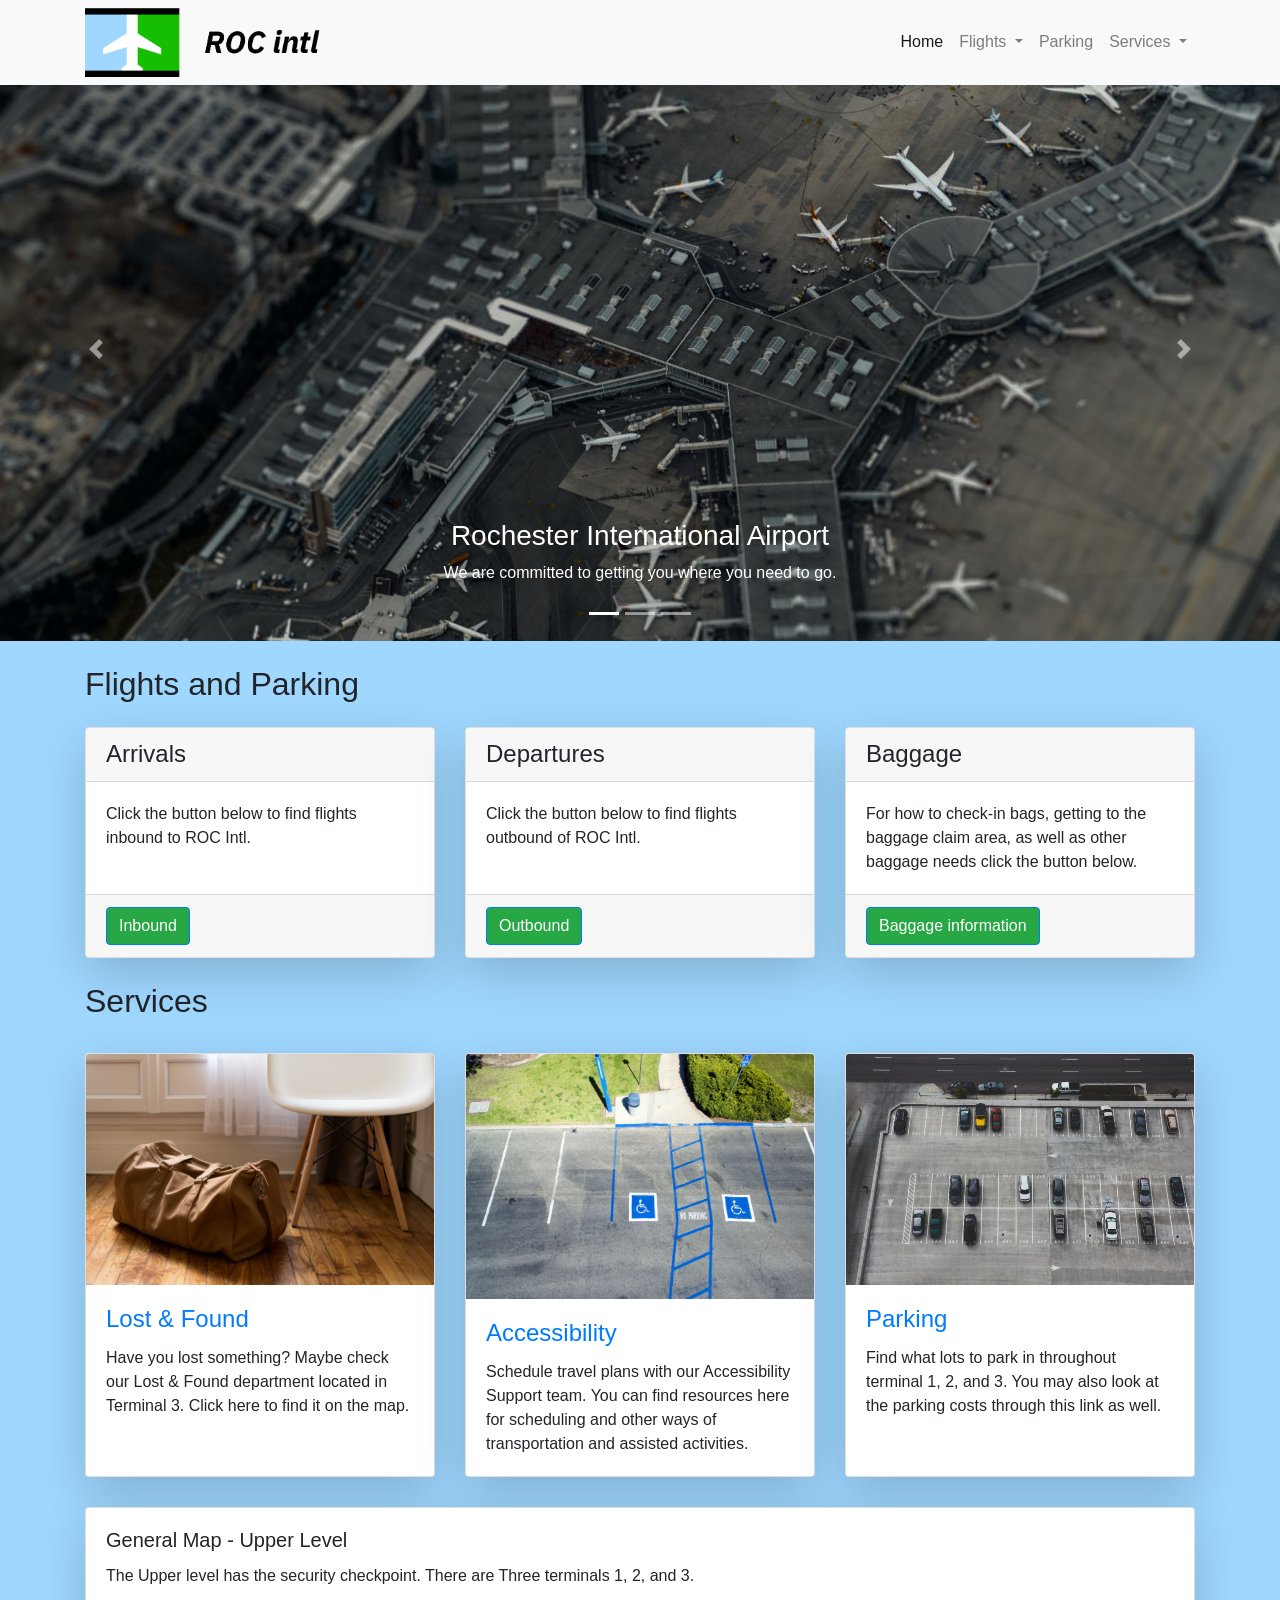
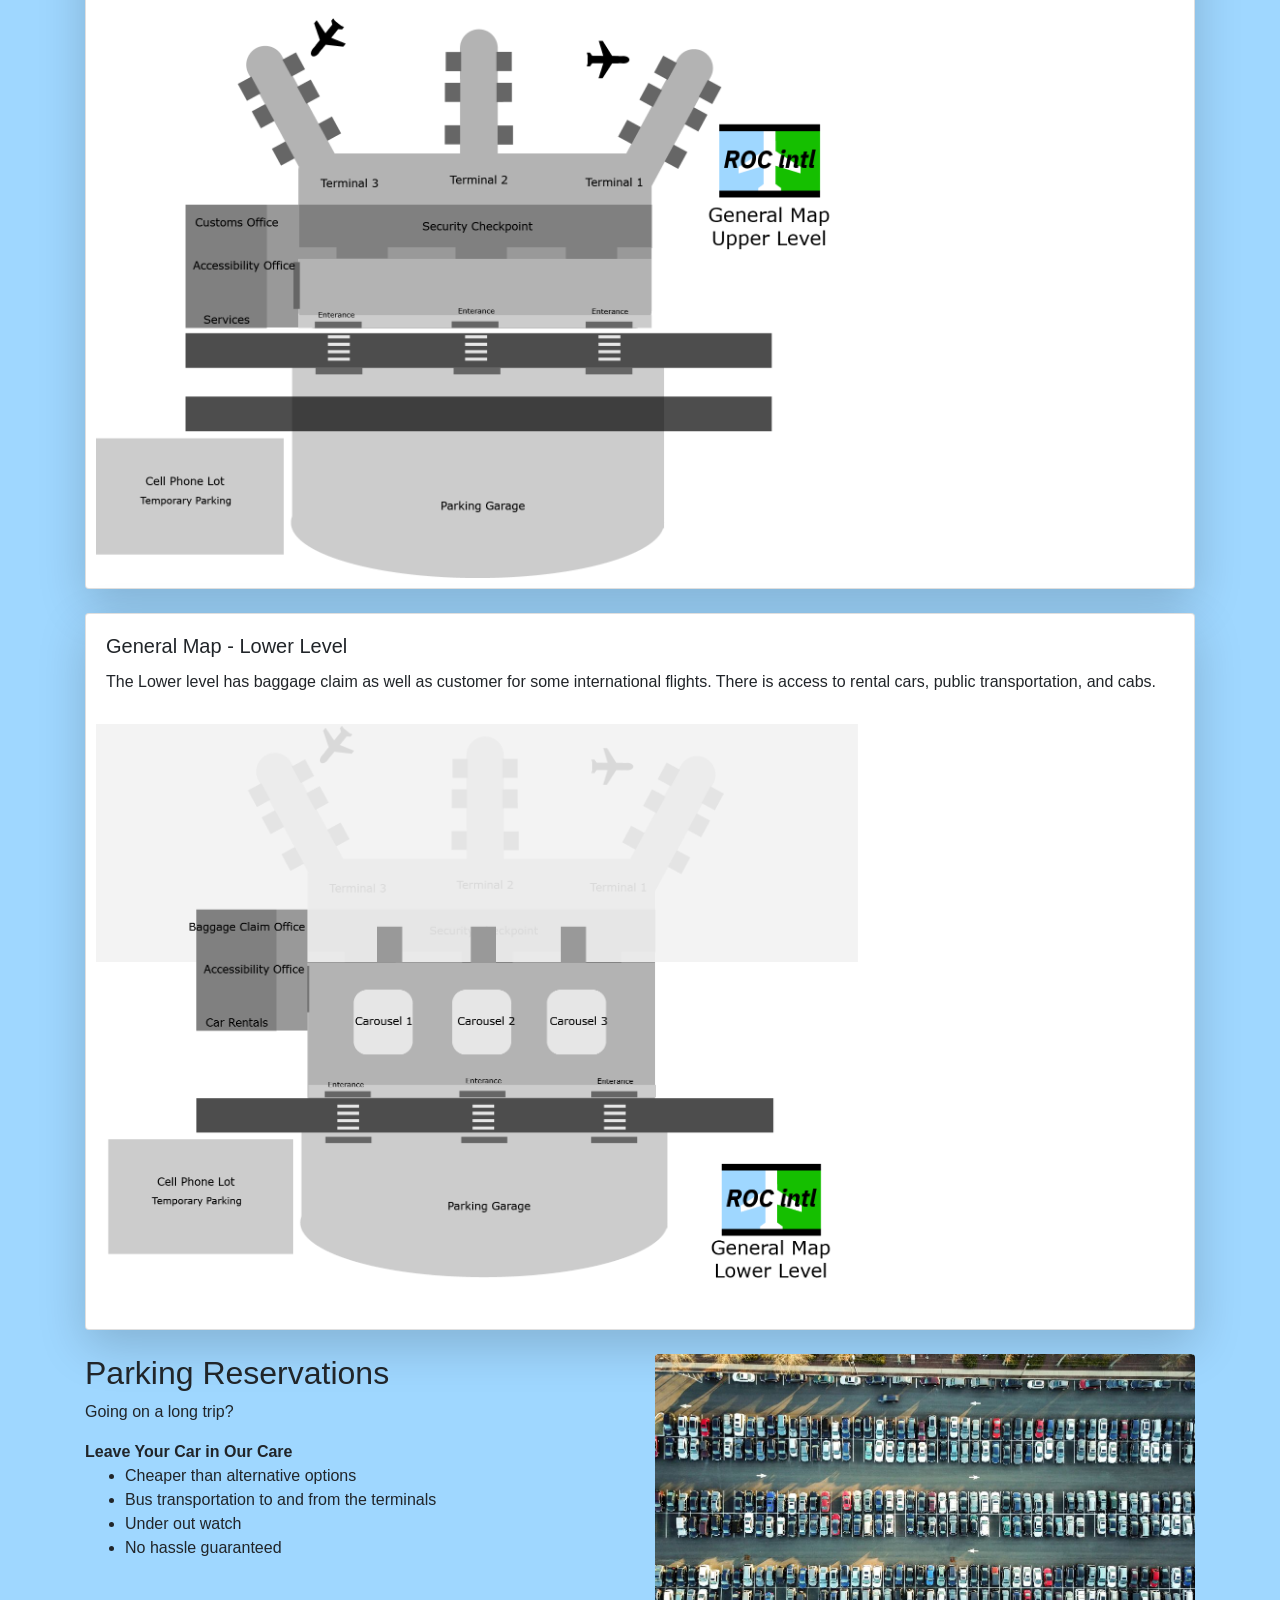
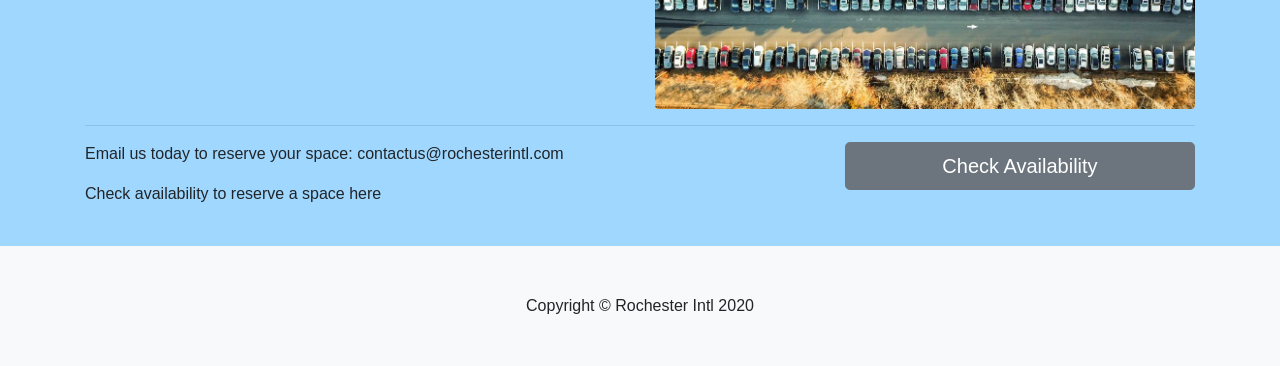
==== index.html @ 190e1c1b "Finalized html html will be converted to php" ====
<!DOCTYPE html>
<html lang="en">

<head>

  <meta charset="utf-8">
  <meta name="viewport" content="width=device-width, initial-scale=1, shrink-to-fit=no">
  <meta name="description" content="">
  <meta name="author" content="">

  <title>ROC Intl</title>

  <!--My CSS -->
  <link href="css/home.css" rel="stylesheet">

  <!-- Bootstrap core CSS -->
  <link href="vendor/bootstrap/css/bootstrap.min.css" rel="stylesheet">

  <!-- Custom styles for this template -->
  <link href="css/modern-business.css" rel="stylesheet">

</head>

<body>

  <!-- Navigation -->
  <nav class="navbar fixed-top navbar-expand-lg navbar-light bg-light fixed-top">
    <div class="container">
      <img src="img/logo.png" alt="Roc Int label with logo" width="250">
      <button class="navbar-toggler navbar-toggler-right" type="button" data-toggle="collapse" data-target="#navbarResponsive" aria-controls="navbarResponsive" aria-expanded="false" aria-label="Toggle navigation">
        <span class="navbar-toggler-icon"></span>
      </button>
      <div class="collapse navbar-collapse" id="navbarResponsive">
        <ul class="navbar-nav ml-auto">
          <li class="nav-item">
            <a class="nav-link active" href="index.html">Home</a>
          </li>
          <li class="nav-item dropdown">
            <a class="nav-link dropdown-toggle" href="#" id="navbarDropdownPortfolio" data-toggle="dropdown" aria-haspopup="true" aria-expanded="false">
              Flights
            </a>
            <div class="dropdown-menu dropdown-menu-right" aria-labelledby="navbarDropdownPortfolio">
              <a class="dropdown-item" href="arrivals.html">Arrivals</a>
              <a class="dropdown-item" href="departures.html">Departures</a>
            </div>
          </li>
          <li class="nav-item">
            <a class="nav-link" href="parkingOption.html">Parking</a>
          </li>
          <li class="nav-item dropdown">
            <a class="nav-link dropdown-toggle" href="#" id="navbarDropdownPortfolio" data-toggle="dropdown" aria-haspopup="true" aria-expanded="false">
              Services
            </a>
            <div class="dropdown-menu dropdown-menu-right" aria-labelledby="navbarDropdownPortfolio">
              <a class="dropdown-item" href="action_page.html">Lost & Found</a>
              <a class="dropdown-item" href="action_page.html">Accessibility</a>
              <a class="dropdown-item" href="action_page.html">Baggage Claim</a>
            </div>
          </li>
        </ul>
      </div>
    </div>
  </nav>

  <header>
    <div id="carouselExampleIndicators" class="carousel slide" data-ride="carousel">
      <ol class="carousel-indicators">
        <li data-target="#carouselExampleIndicators" data-slide-to="0" class="active"></li>
        <li data-target="#carouselExampleIndicators" data-slide-to="1"></li>
        <li data-target="#carouselExampleIndicators" data-slide-to="2"></li>
      </ol>
      <div class="carousel-inner" role="listbox">
        <!-- Slide One - Set the background image for this slide in the line below -->
        <div class="carousel-item active" style="background-image: url('img/image4.jpg')">
          <div class="carousel-caption d-none d-md-block">
            <h3>Rochester International Airport</h3>
            <p>We are committed to getting you where you need to go.</p>
          </div>
        </div>
        <!-- Slide Two - Set the background image for this slide in the line below -->
        <div class="carousel-item" style="background-image: url('img/image2.jpg')">
          <div class="carousel-caption d-none d-md-block">
            <h3>New Mobile Updates</h3>
            <p>Download the ROC Intl App in the app store</p>
          </div>
        </div>
        <!-- Slide Three - Set the background image for this slide in the line below -->
        <div class="carousel-item" style="background-image: url('img/image3.jpg')">
          <div class="carousel-caption d-none d-md-block">
            <h3>Find Updates Here on Our Website</h3>
            <p>Departure and Arrival updates are on the flights tab.</p>
          </div>
        </div>
      </div>
      <a class="carousel-control-prev" href="#carouselExampleIndicators" role="button" data-slide="prev">
        <span class="carousel-control-prev-icon" aria-hidden="true"></span>
        <span class="sr-only">Previous</span>
      </a>
      <a class="carousel-control-next" href="#carouselExampleIndicators" role="button" data-slide="next">
        <span class="carousel-control-next-icon" aria-hidden="true"></span>
        <span class="sr-only">Next</span>
      </a>
    </div>
  </header>

  <!-- Page Content -->
  <div class="container" >

    <h2 class="my-4">Flights and Parking</h2>

    <!-- Marketing Icons Section -->
    <div class="row">
      <div class="col-lg-4 mb-4">
        <div class="card h-100 shadow-lg">
          <h4 class="card-header">Arrivals</h4>
          <div class="card-body">
            <p class="card-text">Click the button below to find flights inbound to ROC Intl.</p>
          </div>
          <div class="card-footer">
            <a href="arrivals.html" class="btn btn-primary bg-success">Inbound</a>
          </div>
        </div>
      </div>
      <div class="col-lg-4 mb-4">
        <div class="card h-100 shadow-lg">
          <h4 class="card-header">Departures</h4>
          <div class="card-body">
            <p class="card-text">Click the button below to find flights outbound of ROC Intl.</p>
          </div>
          <div class="card-footer">
            <a href="departures.html" class="btn btn-primary bg-success">Outbound</a>
          </div>
        </div>
      </div>
      <div class="col-lg-4 mb-4">
        <div class="card h-100 shadow-lg">
          <h4 class="card-header">Baggage</h4>
          <div class="card-body">
            <p class="card-text">For how to check-in bags, getting to the baggage claim area, as well as other baggage needs click the button below. </p>
          </div>
          <div class="card-footer">
            <a href="action_page.html" class="btn btn-primary bg-success">Baggage information</a>
          </div>
        </div>
      </div>
    </div>
    <!-- /.row -->

    <!-- Portfolio Section -->
    <h2>Services</h2>
    </br>
    <div class="row">
      <div class="col-lg-4 col-sm-6 portfolio-item">
        <div class="card h-100 shadow-lg">
          <a href="#"><img class="card-img-top" src="img/pic1.jpg" alt=""></a>
          <div class="card-body">
            <h4 class="card-title">
              <a href="action_page.html">Lost & Found</a>
            </h4>
            <p class="card-text">Have you lost something? Maybe check our Lost & Found department located in Terminal 3. Click here to find it on the map. </p>
          </div>
        </div>
      </div>
      <div class="col-lg-4 col-sm-6 portfolio-item">
        <div class="card h-100 shadow-lg">
          <a href="#"><img class="card-img-top" src="img/pic2.jpg" alt=""></a>
          <div class="card-body">
            <h4 class="card-title">
              <a href="action_page.html">Accessibility</a>
            </h4>
            <p class="card-text">Schedule travel plans with our Accessibility Support team. You can find resources here for scheduling and other ways of transportation and assisted activities. </p>
          </div>
        </div>
      </div>
      <div class="col-lg-4 col-sm-6 portfolio-item">
        <div class="card h-100 shadow-lg">
          <a href="#"><img class="card-img-top" src="img/pic3.jpg" alt=""></a>
          <div class="card-body">
            <h4 class="card-title">
              <a href="parkingOption.html">Parking</a>
            </h4>
            <p class="card-text">Find what lots to park in throughout terminal 1, 2, and 3. You may also look at the parking costs through this link as well. </p>
          </div>
        </div>
      </div>
    </div>
    <!-- /.row -->

    <div class="card shadow-lg">
      <div class="card-body">
        <h5 class="card-title">General Map - Upper Level</h5>
        <p class="card-text">The Upper level has the security checkpoint. There are Three terminals 1, 2, and 3.</p>
      </div>
      <img class="card-img-bottom" src="img/upperLevel.png" alt="Card image cap" style="width:800px;padding:10px;">
    </div> </br>

    <div class="card shadow-lg">
      <div class="card-body">
        <h5 class="card-title">General Map - Lower Level</h5>
        <p class="card-text">The Lower level has baggage claim as well as customer for some international flights. There is access to rental cars, public transportation, and cabs.</p>
      </div>
      <img class="card-img-bottom" src="img/lowerLevel.png" alt="Card image cap" style="width:800px;padding:10px;">
    </div> </br>

    <!-- Features Section -->
    <div class="row">
      <div class="col-lg-6">
        <h2>Parking Reservations</h2>
        <p>Going on a long trip?</p>
        <p></p><strong>Leave Your Car in Our Care</strong>
        <ul>
          <li>Cheaper than alternative options</li>
          <li>Bus transportation to and from the terminals</li>
          <li>Under out watch</li>
          <li>No hassle guaranteed</li>
        </ul>

      </div>
      <div class="col-lg-6">
        <img class="img-fluid rounded" src="img/image5.jpg" alt="">
      </div>
    </div>
    <!-- /.row -->

    <hr>

    <!-- Call to Action Section -->
    <div class="row mb-4">
      <div class="col-md-8">
        <p>Email us today to reserve your space: contactus@rochesterintl.com</p>
        <p>Check availability to reserve a space here</p>
      </div>
      <div class="col-md-4">
        <a class="btn btn-lg btn-secondary btn-block" href="action_page.html">Check Availability</a>
      </div>
    </div>

  </div>
  <!-- /.container -->

  <!-- Footer -->
  <footer class="py-5 bg-light">
    <div class="container">
      <p class="m-0 text-center text-black">Copyright &copy; Rochester Intl 2020</p>
    </div>
    <!-- /.container -->
  </footer>

  <!-- Bootstrap core JavaScript -->
  <script src="vendor/jquery/jquery.min.js"></script>
  <script src="vendor/bootstrap/js/bootstrap.bundle.min.js"></script>

</body>

</html>
---- css/home.css ----
body {
  background-color: #9fd7ff !important;
}

.container {
  font-family: "Verdana", sans-serif !important;
}

.table {
  margin-top: 50px;
}

.terminals {
  margin-top: 10px;
  margin-bottom: 30px;
}

.stickers {
  text-align: center;
  display:block;
  margin:auto;
  padding: 20px;
}
---- css/modern-business.css ----
/*!
 * Start Bootstrap - Modern Business (https://startbootstrap.com/templates/modern-business)
 * Copyright 2013-2020 Start Bootstrap
 * Licensed under MIT (https://github.com/StartBootstrap/startbootstrap-logomodern-business-nav/blob/master/LICENSE)
 */
body {
  padding-top: 56px;
  font-family: 'Roboto', sans-serif !important;
}

.carousel-item {
  height: 65vh;
  min-height: 300px;
  background: no-repeat center center scroll;
  -webkit-background-size: cover;
  -moz-background-size: cover;
  -o-background-size: cover;
  background-size: cover;
}

.portfolio-item {
  margin-bottom: 30px;
}
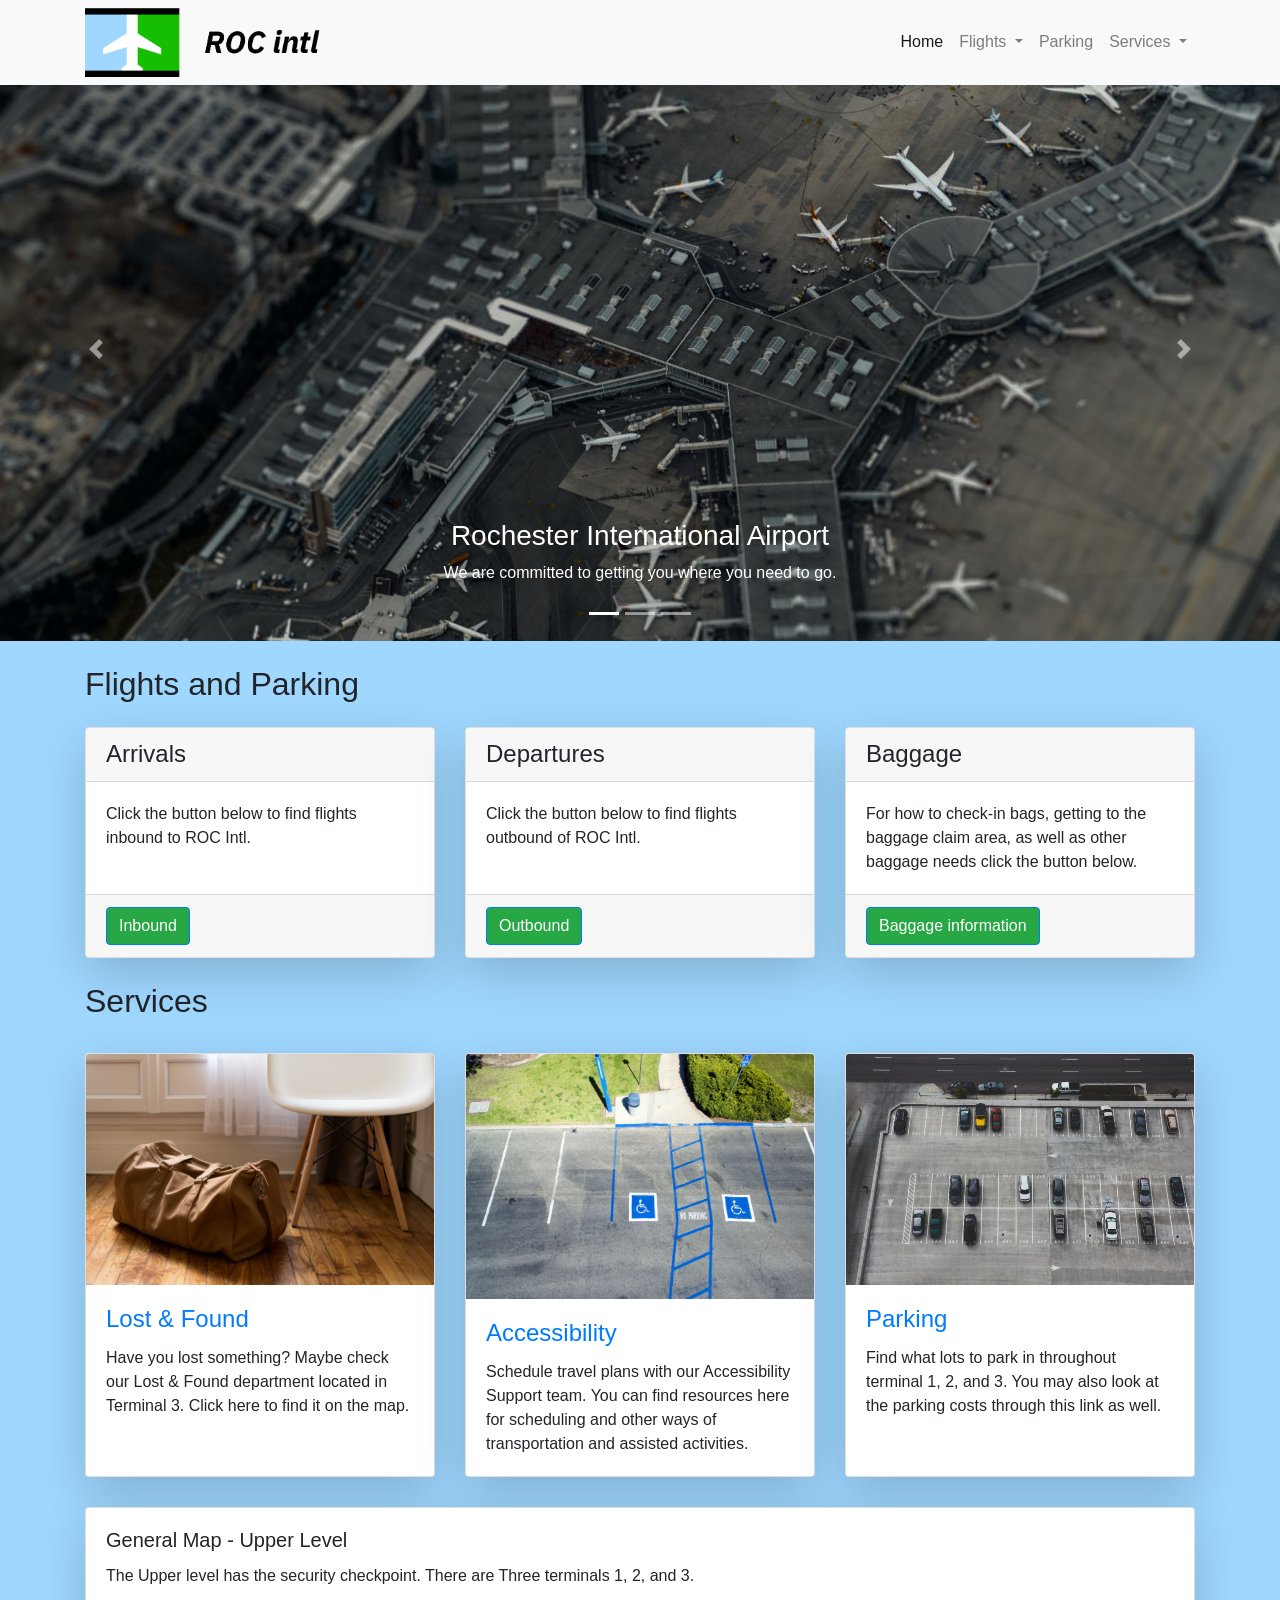
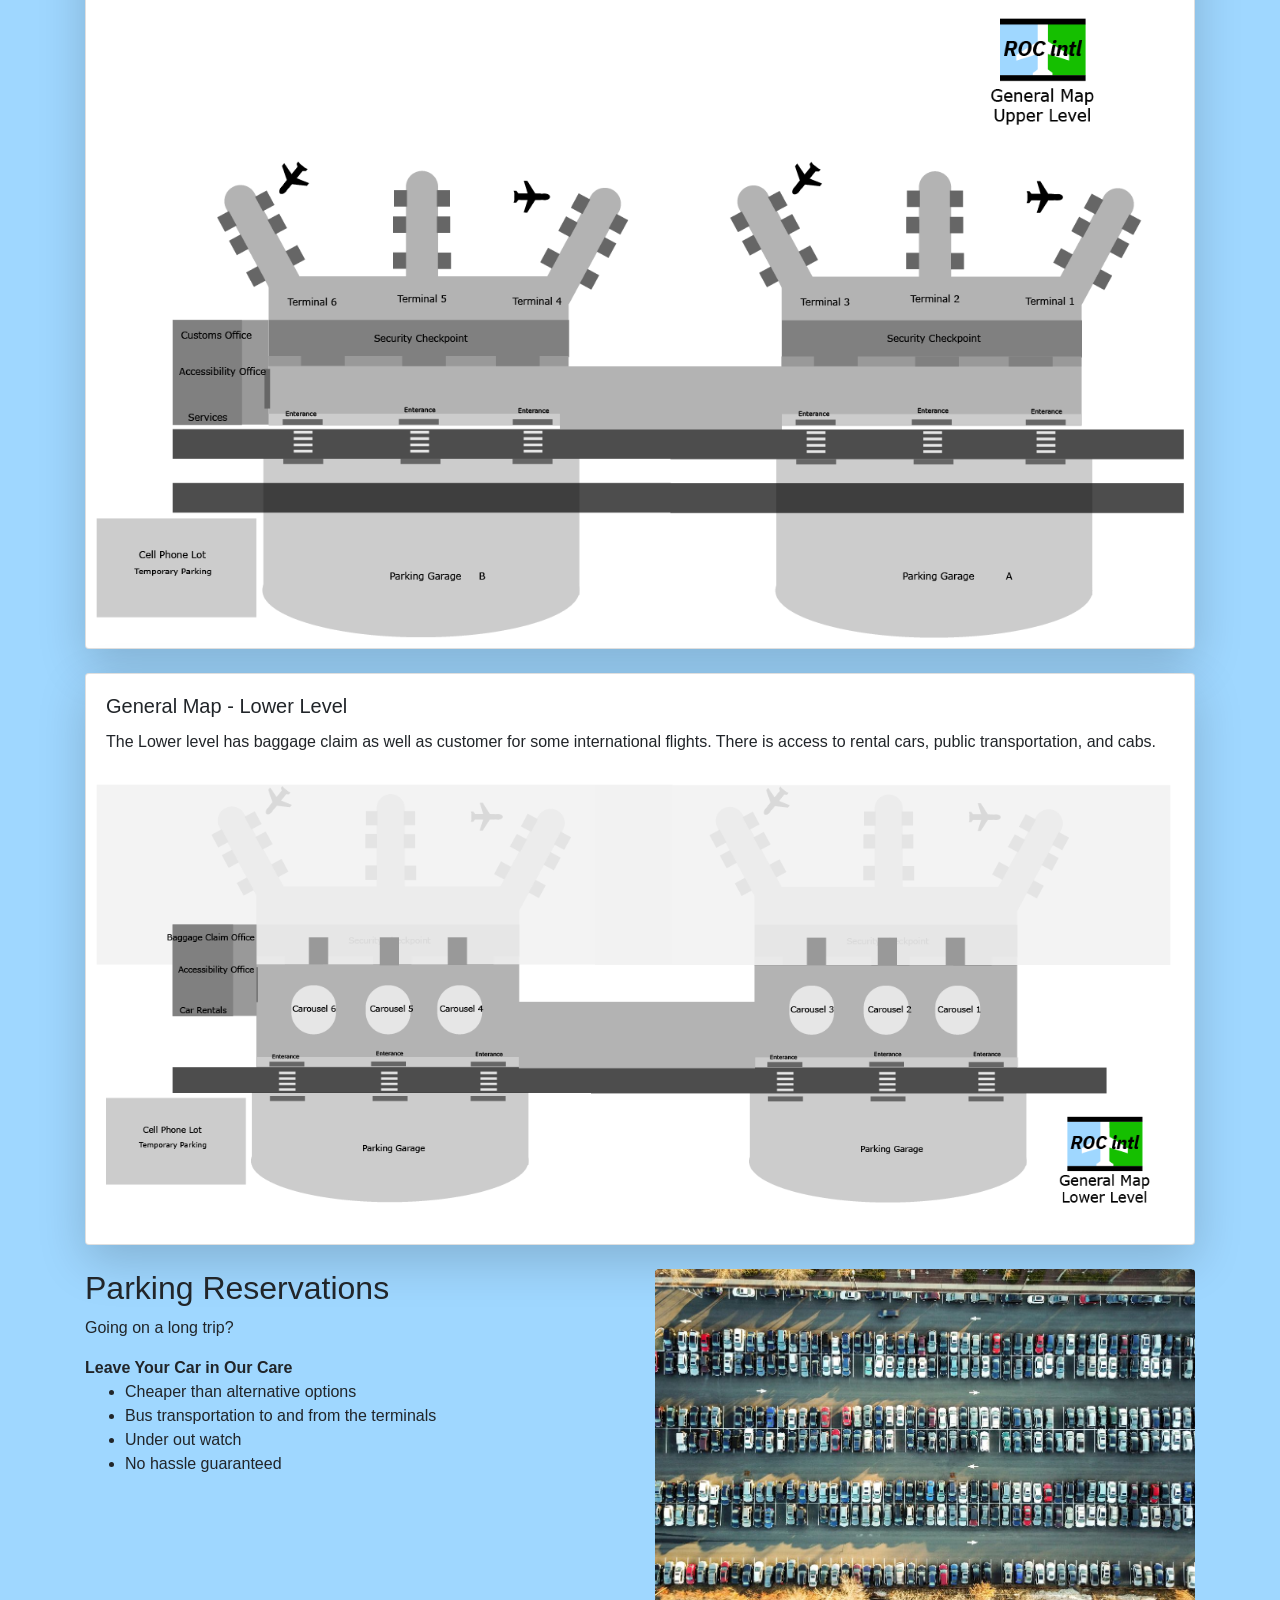
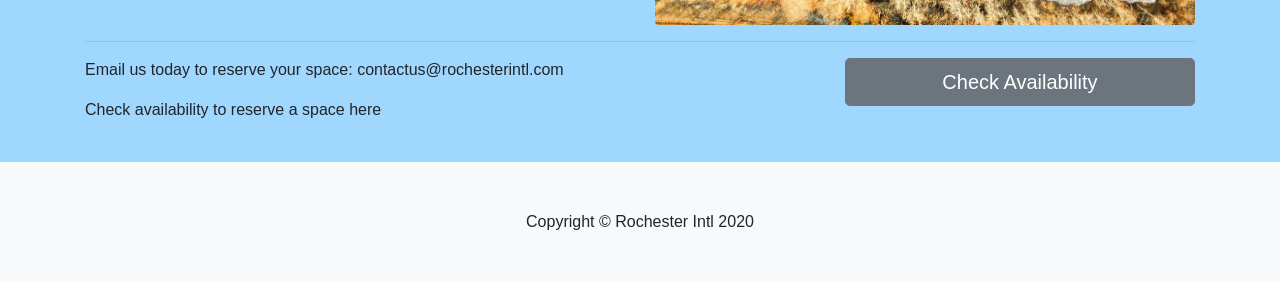
==== commit 1ca67677: "Airport changes" ====
--- a/index.html
+++ b/index.html
@@ -191,7 +191,7 @@
         <h5 class="card-title">General Map - Upper Level</h5>
         <p class="card-text">The Upper level has the security checkpoint. There are Three terminals 1, 2, and 3.</p>
       </div>
-      <img class="card-img-bottom" src="img/upperLevel.png" alt="Card image cap" style="width:800px;padding:10px;">
+      <img class="card-img-bottom" src="img/upperLevel.png" alt="Card image cap" style="width:auto;padding:10px;">
     </div> </br>
 
     <div class="card shadow-lg">
@@ -199,7 +199,7 @@
         <h5 class="card-title">General Map - Lower Level</h5>
         <p class="card-text">The Lower level has baggage claim as well as customer for some international flights. There is access to rental cars, public transportation, and cabs.</p>
       </div>
-      <img class="card-img-bottom" src="img/lowerLevel.png" alt="Card image cap" style="width:800px;padding:10px;">
+      <img class="card-img-bottom" src="img/lowerLevel.png" alt="Card image cap" style="width:auto;padding:10px;">
     </div> </br>
 
     <!-- Features Section -->
